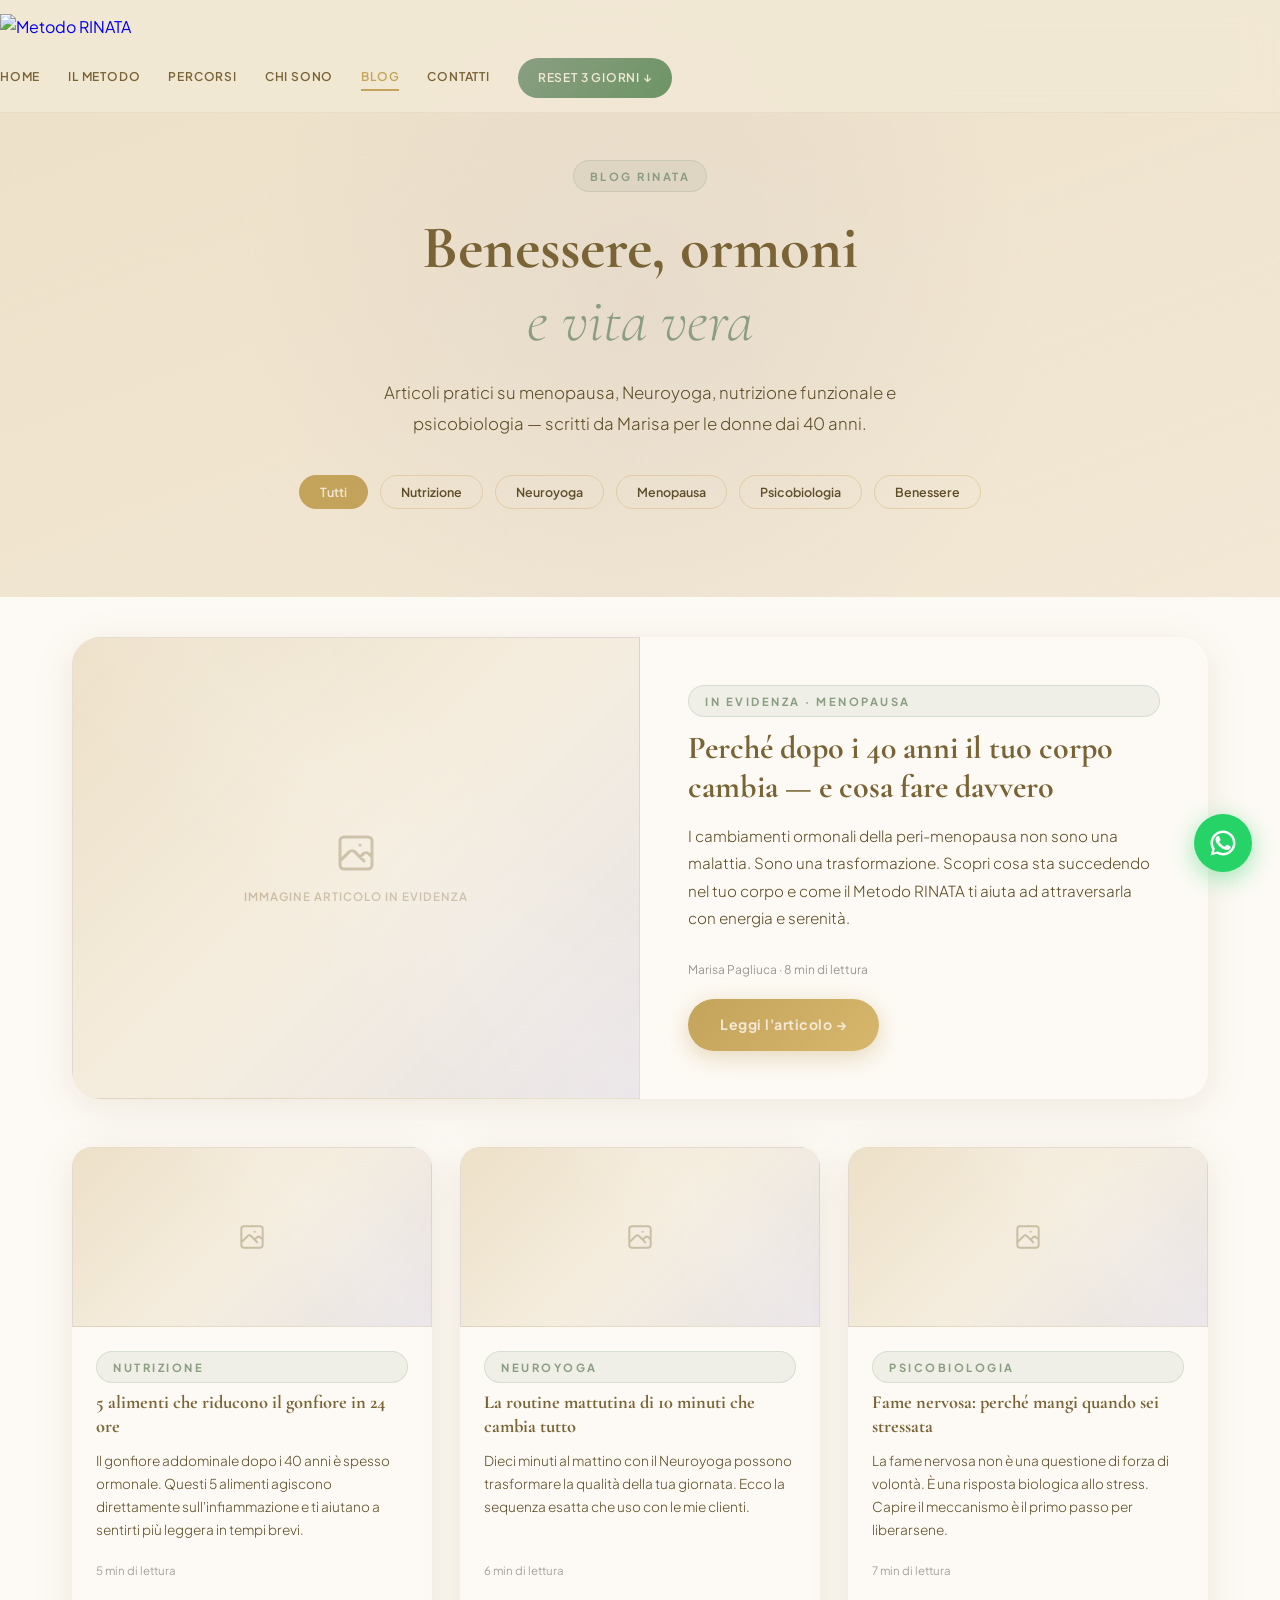
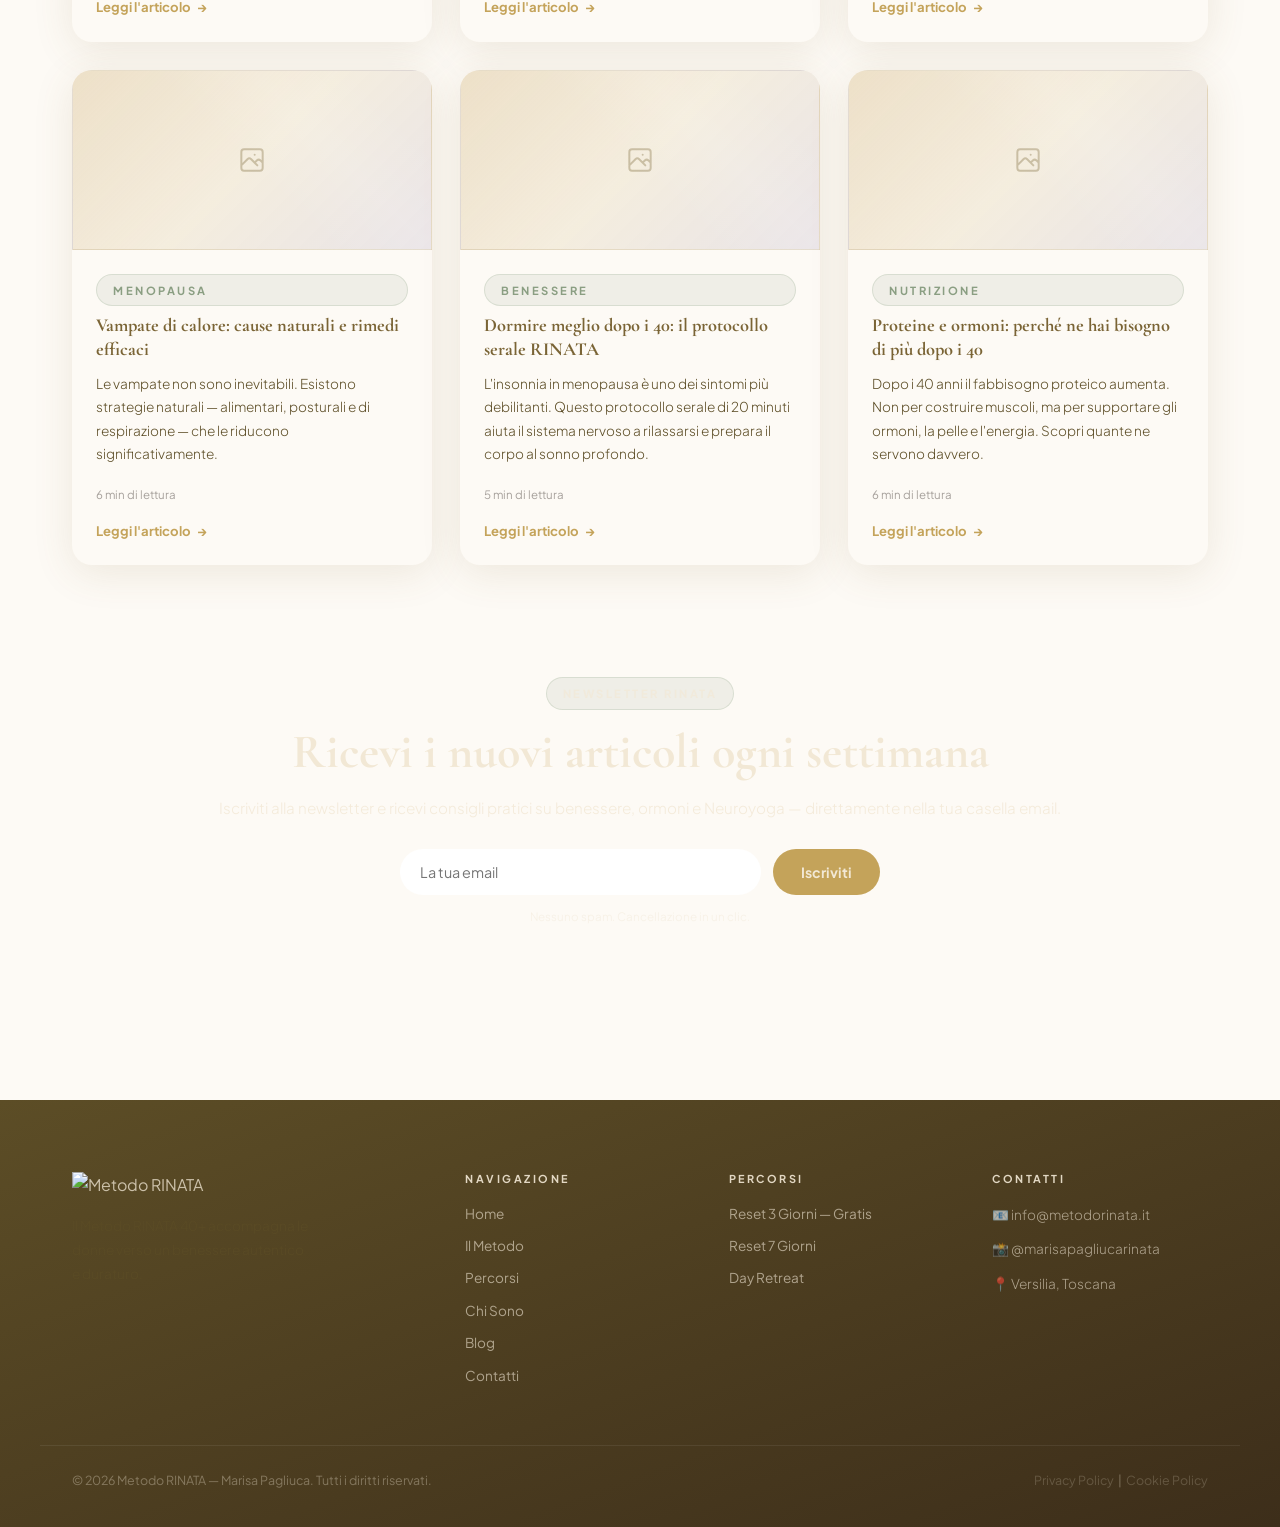
==== sito/blog.html @ 22bbabf0 "Aggiunge sito completo Metodo RINATA 40+ 6 pagine HTML (index, il-metodo, percorsi, chi-sono, blog, " ====
<!DOCTYPE html>
<html lang="it">
<head>
  <meta charset="UTF-8">
  <meta name="viewport" content="width=device-width, initial-scale=1.0">
  <title>Blog — Metodo RINATA 40+</title>
  <meta name="description" content="Articoli su benessere femminile, menopausa, Neuroyoga e nutrizione funzionale per le donne dai 40 anni.">
  <link rel="stylesheet" href="css/style.css">
  <style>
    /* FILTRI */
    .blog-filtri {
      display: flex;
      gap: 12px;
      justify-content: center;
      flex-wrap: wrap;
      margin-top: 32px;
    }
    .filtro-btn {
      padding: 8px 20px;
      border-radius: 50px;
      font-size: 0.78rem;
      font-weight: 600;
      cursor: pointer;
      border: 1.5px solid rgba(184,145,42,0.25);
      background: transparent;
      color: var(--testo);
      transition: all 0.2s;
      font-family: 'Plus Jakarta Sans', sans-serif;
    }
    .filtro-btn:hover,
    .filtro-btn.active {
      background: var(--oro);
      border-color: var(--oro);
      color: var(--crema);
    }

    /* ARTICOLO IN EVIDENZA */
    .articolo-featured {
      background: var(--bianco);
      border-radius: 28px;
      overflow: hidden;
      box-shadow: var(--shadow);
      display: grid;
      grid-template-columns: 1fr 1fr;
      margin-bottom: 48px;
    }
    .articolo-featured .art-img .img-placeholder {
      min-height: 380px;
      border-radius: 0;
      height: 100%;
    }
    .articolo-featured .art-body {
      padding: 48px;
      display: flex;
      flex-direction: column;
      justify-content: center;
    }
    .articolo-featured .art-body .tag { margin-bottom: 12px; }
    .articolo-featured .art-body h2 { font-size: 2rem; margin-bottom: 16px; }
    .articolo-featured .art-body .art-excerpt {
      font-size: 0.95rem;
      font-weight: 300;
      line-height: 1.8;
      margin-bottom: 28px;
    }
    .articolo-featured .art-meta {
      font-size: 0.75rem;
      color: rgba(61,53,48,0.5);
      margin-bottom: 20px;
    }

    /* GRIGLIA ARTICOLI */
    .blog-grid {
      display: grid;
      grid-template-columns: repeat(3, 1fr);
      gap: 28px;
    }
    .art-card {
      background: var(--bianco);
      border-radius: var(--radius);
      overflow: hidden;
      box-shadow: var(--shadow);
      display: flex;
      flex-direction: column;
      transition: transform 0.2s;
    }
    .art-card:hover { transform: translateY(-4px); }
    .art-card .art-img .img-placeholder {
      min-height: 200px;
      border-radius: 0;
    }
    .art-card .art-body {
      padding: 24px;
      flex: 1;
      display: flex;
      flex-direction: column;
    }
    .art-card .art-body .tag { margin-bottom: 8px; }
    .art-card .art-body h3 { font-size: 1.15rem; margin-bottom: 10px; line-height: 1.3; }
    .art-card .art-body .art-excerpt {
      font-size: 0.85rem;
      font-weight: 300;
      line-height: 1.7;
      color: var(--testo);
      margin-bottom: 20px;
      flex: 1;
    }
    .art-card .art-meta {
      font-size: 0.72rem;
      color: rgba(61,53,48,0.45);
      margin-bottom: 16px;
    }
    .art-card .art-link {
      font-size: 0.82rem;
      font-weight: 700;
      color: var(--oro);
      display: flex;
      align-items: center;
      gap: 6px;
      transition: gap 0.2s;
    }
    .art-card .art-link:hover { gap: 10px; }

    /* NEWSLETTER */
    .newsletter-box {
      background: linear-gradient(135deg, var(--verde), var(--verde-dark));
      border-radius: 28px;
      padding: 48px;
      text-align: center;
      color: var(--crema);
      margin-top: 64px;
    }
    .newsletter-box h2 { color: var(--crema); margin-bottom: 12px; }
    .newsletter-box p { color: rgba(242,232,213,0.85); margin-bottom: 28px; }
    .newsletter-form {
      display: flex;
      gap: 12px;
      max-width: 480px;
      margin: 0 auto;
    }
    .newsletter-form input {
      flex: 1;
      padding: 14px 20px;
      border-radius: 50px;
      border: none;
      font-family: 'Plus Jakarta Sans', sans-serif;
      font-size: 0.9rem;
      outline: none;
    }
    .newsletter-form button {
      background: var(--oro);
      color: var(--crema);
      border: none;
      padding: 14px 28px;
      border-radius: 50px;
      font-weight: 700;
      font-size: 0.88rem;
      cursor: pointer;
      white-space: nowrap;
      font-family: 'Plus Jakarta Sans', sans-serif;
      transition: background 0.2s;
    }
    .newsletter-form button:hover { background: var(--testo-light); }

    @media (max-width: 900px) {
      .articolo-featured { grid-template-columns: 1fr; }
      .articolo-featured .art-img .img-placeholder { min-height: 240px; }
      .articolo-featured .art-body { padding: 28px; }
      .blog-grid { grid-template-columns: 1fr; }
      .newsletter-form { flex-direction: column; }
      .newsletter-box { padding: 32px 20px; }
    }
  </style>

  <!-- Open Graph / Social Sharing -->
  <meta property="og:type" content="website">
  <meta property="og:url" content="https://www.metodorinata.it/blog.html">
  <meta property="og:title" content="Blog RINATA | Consigli di benessere per donne over 40">
  <meta property="og:description" content="Articoli, consigli pratici e ispirazioni per il tuo benessere quotidiano dopo i 40.">
  <meta property="og:image" content="https://www.metodorinata.it/img/marisa-homepage.jpg">
  <meta property="og:locale" content="it_IT">
  <meta property="og:site_name" content="Metodo RINATA">
  <!-- Twitter Card -->
  <meta name="twitter:card" content="summary_large_image">
  <meta name="twitter:title" content="Blog RINATA | Consigli di benessere per donne over 40">
  <meta name="twitter:description" content="Articoli, consigli pratici e ispirazioni per il tuo benessere quotidiano dopo i 40.">
  <meta name="twitter:image" content="https://www.metodorinata.it/img/marisa-homepage.jpg">
</head>
<body>

<!-- HEADER -->
<header class="site-header">
  <a href="index.html" class="site-logo">
    <img src="img/logo-rinata.png" alt="Metodo RINATA">
  </a>
  <nav class="site-nav">
    <a href="index.html">Home</a>
    <a href="il-metodo.html">Il Metodo</a>
    <a href="percorsi.html">Percorsi</a>
    <a href="chi-sono.html">Chi Sono</a>
    <a href="blog.html" class="active">Blog</a>
    <a href="contatti.html">Contatti</a>
    <a href="percorsi.html#reset" class="btn-nav">Reset 3 Giorni ↓</a>
  </nav>
  <button class="hamburger" aria-label="Menu"><span></span><span></span><span></span></button>
</header>
<nav class="mobile-menu">
  <a href="index.html">Home</a>
  <a href="il-metodo.html">Il Metodo</a>
  <a href="percorsi.html">Percorsi</a>
  <a href="chi-sono.html">Chi Sono</a>
  <a href="blog.html">Blog</a>
  <a href="contatti.html">Contatti</a>
  <a href="percorsi.html#reset" class="btn-nav-mobile">Reset 3 Giorni — Gratis</a>
</nav>

<!-- HERO -->
<section class="hero">
  <span class="tag">Blog RINATA</span>
  <h1>Benessere, ormoni<br><em>e vita vera</em></h1>
  <p class="lead">Articoli pratici su menopausa, Neuroyoga, nutrizione funzionale e psicobiologia — scritti da Marisa per le donne dai 40 anni.</p>
  <div class="blog-filtri">
    <button class="filtro-btn active">Tutti</button>
    <button class="filtro-btn">Nutrizione</button>
    <button class="filtro-btn">Neuroyoga</button>
    <button class="filtro-btn">Menopausa</button>
    <button class="filtro-btn">Psicobiologia</button>
    <button class="filtro-btn">Benessere</button>
  </div>
</section>

<!-- ARTICOLO IN EVIDENZA -->
<section class="section section-white" style="padding-top:40px;">
  <div class="container">
    <div class="articolo-featured">
      <div class="art-img">
        <div class="img-placeholder">
          <svg width="48" height="48" fill="none" viewBox="0 0 24 24" stroke="currentColor"><path stroke-linecap="round" stroke-linejoin="round" stroke-width="1.5" d="M4 16l4.586-4.586a2 2 0 012.828 0L16 16m-2-2l1.586-1.586a2 2 0 012.828 0L20 14m-6-6h.01M6 20h12a2 2 0 002-2V6a2 2 0 00-2-2H6a2 2 0 00-2 2v12a2 2 0 002 2z"/></svg>
          Immagine articolo in evidenza
        </div>
      </div>
      <div class="art-body">
        <span class="tag">In evidenza · Menopausa</span>
        <h2>Perché dopo i 40 anni il tuo corpo cambia — e cosa fare davvero</h2>
        <p class="art-excerpt">I cambiamenti ormonali della peri-menopausa non sono una malattia. Sono una trasformazione. Scopri cosa sta succedendo nel tuo corpo e come il Metodo RINATA ti aiuta ad attraversarla con energia e serenità.</p>
        <div class="art-meta">Marisa Pagliuca · 8 min di lettura</div>
        <a href="https://mentecorpoenergia.it/blog/" target="_blank" class="btn btn-primary" style="align-self:flex-start;">Leggi l'articolo →</a>
      </div>
    </div>

    <!-- GRIGLIA ARTICOLI -->
    <div class="blog-grid">

      <div class="art-card">
        <div class="art-img">
          <div class="img-placeholder" style="min-height:180px;">
            <svg width="32" height="32" fill="none" viewBox="0 0 24 24" stroke="currentColor"><path stroke-linecap="round" stroke-linejoin="round" stroke-width="1.5" d="M4 16l4.586-4.586a2 2 0 012.828 0L16 16m-2-2l1.586-1.586a2 2 0 012.828 0L20 14m-6-6h.01M6 20h12a2 2 0 002-2V6a2 2 0 00-2-2H6a2 2 0 00-2 2v12a2 2 0 002 2z"/></svg>
          </div>
        </div>
        <div class="art-body">
          <span class="tag">Nutrizione</span>
          <h3>5 alimenti che riducono il gonfiore in 24 ore</h3>
          <p class="art-excerpt">Il gonfiore addominale dopo i 40 anni è spesso ormonale. Questi 5 alimenti agiscono direttamente sull'infiammazione e ti aiutano a sentirti più leggera in tempi brevi.</p>
          <div class="art-meta">5 min di lettura</div>
          <a href="https://mentecorpoenergia.it/blog/" target="_blank" class="art-link">Leggi l'articolo <span>→</span></a>
        </div>
      </div>

      <div class="art-card">
        <div class="art-img">
          <div class="img-placeholder" style="min-height:180px;">
            <svg width="32" height="32" fill="none" viewBox="0 0 24 24" stroke="currentColor"><path stroke-linecap="round" stroke-linejoin="round" stroke-width="1.5" d="M4 16l4.586-4.586a2 2 0 012.828 0L16 16m-2-2l1.586-1.586a2 2 0 012.828 0L20 14m-6-6h.01M6 20h12a2 2 0 002-2V6a2 2 0 00-2-2H6a2 2 0 00-2 2v12a2 2 0 002 2z"/></svg>
          </div>
        </div>
        <div class="art-body">
          <span class="tag">Neuroyoga</span>
          <h3>La routine mattutina di 10 minuti che cambia tutto</h3>
          <p class="art-excerpt">Dieci minuti al mattino con il Neuroyoga possono trasformare la qualità della tua giornata. Ecco la sequenza esatta che uso con le mie clienti.</p>
          <div class="art-meta">6 min di lettura</div>
          <a href="https://mentecorpoenergia.it/blog/" target="_blank" class="art-link">Leggi l'articolo <span>→</span></a>
        </div>
      </div>

      <div class="art-card">
        <div class="art-img">
          <div class="img-placeholder" style="min-height:180px;">
            <svg width="32" height="32" fill="none" viewBox="0 0 24 24" stroke="currentColor"><path stroke-linecap="round" stroke-linejoin="round" stroke-width="1.5" d="M4 16l4.586-4.586a2 2 0 012.828 0L16 16m-2-2l1.586-1.586a2 2 0 012.828 0L20 14m-6-6h.01M6 20h12a2 2 0 002-2V6a2 2 0 00-2-2H6a2 2 0 00-2 2v12a2 2 0 002 2z"/></svg>
          </div>
        </div>
        <div class="art-body">
          <span class="tag">Psicobiologia</span>
          <h3>Fame nervosa: perché mangi quando sei stressata</h3>
          <p class="art-excerpt">La fame nervosa non è una questione di forza di volontà. È una risposta biologica allo stress. Capire il meccanismo è il primo passo per liberarsene.</p>
          <div class="art-meta">7 min di lettura</div>
          <a href="https://mentecorpoenergia.it/blog/" target="_blank" class="art-link">Leggi l'articolo <span>→</span></a>
        </div>
      </div>

      <div class="art-card">
        <div class="art-img">
          <div class="img-placeholder" style="min-height:180px;">
            <svg width="32" height="32" fill="none" viewBox="0 0 24 24" stroke="currentColor"><path stroke-linecap="round" stroke-linejoin="round" stroke-width="1.5" d="M4 16l4.586-4.586a2 2 0 012.828 0L16 16m-2-2l1.586-1.586a2 2 0 012.828 0L20 14m-6-6h.01M6 20h12a2 2 0 002-2V6a2 2 0 00-2-2H6a2 2 0 00-2 2v12a2 2 0 002 2z"/></svg>
          </div>
        </div>
        <div class="art-body">
          <span class="tag">Menopausa</span>
          <h3>Vampate di calore: cause naturali e rimedi efficaci</h3>
          <p class="art-excerpt">Le vampate non sono inevitabili. Esistono strategie naturali — alimentari, posturali e di respirazione — che le riducono significativamente.</p>
          <div class="art-meta">6 min di lettura</div>
          <a href="https://mentecorpoenergia.it/blog/" target="_blank" class="art-link">Leggi l'articolo <span>→</span></a>
        </div>
      </div>

      <div class="art-card">
        <div class="art-img">
          <div class="img-placeholder" style="min-height:180px;">
            <svg width="32" height="32" fill="none" viewBox="0 0 24 24" stroke="currentColor"><path stroke-linecap="round" stroke-linejoin="round" stroke-width="1.5" d="M4 16l4.586-4.586a2 2 0 012.828 0L16 16m-2-2l1.586-1.586a2 2 0 012.828 0L20 14m-6-6h.01M6 20h12a2 2 0 002-2V6a2 2 0 00-2-2H6a2 2 0 00-2 2v12a2 2 0 002 2z"/></svg>
          </div>
        </div>
        <div class="art-body">
          <span class="tag">Benessere</span>
          <h3>Dormire meglio dopo i 40: il protocollo serale RINATA</h3>
          <p class="art-excerpt">L'insonnia in menopausa è uno dei sintomi più debilitanti. Questo protocollo serale di 20 minuti aiuta il sistema nervoso a rilassarsi e prepara il corpo al sonno profondo.</p>
          <div class="art-meta">5 min di lettura</div>
          <a href="https://mentecorpoenergia.it/blog/" target="_blank" class="art-link">Leggi l'articolo <span>→</span></a>
        </div>
      </div>

      <div class="art-card">
        <div class="art-img">
          <div class="img-placeholder" style="min-height:180px;">
            <svg width="32" height="32" fill="none" viewBox="0 0 24 24" stroke="currentColor"><path stroke-linecap="round" stroke-linejoin="round" stroke-width="1.5" d="M4 16l4.586-4.586a2 2 0 012.828 0L16 16m-2-2l1.586-1.586a2 2 0 012.828 0L20 14m-6-6h.01M6 20h12a2 2 0 002-2V6a2 2 0 00-2-2H6a2 2 0 00-2 2v12a2 2 0 002 2z"/></svg>
          </div>
        </div>
        <div class="art-body">
          <span class="tag">Nutrizione</span>
          <h3>Proteine e ormoni: perché ne hai bisogno di più dopo i 40</h3>
          <p class="art-excerpt">Dopo i 40 anni il fabbisogno proteico aumenta. Non per costruire muscoli, ma per supportare gli ormoni, la pelle e l'energia. Scopri quante ne servono davvero.</p>
          <div class="art-meta">6 min di lettura</div>
          <a href="https://mentecorpoenergia.it/blog/" target="_blank" class="art-link">Leggi l'articolo <span>→</span></a>
        </div>
      </div>

    </div>

    <!-- NEWSLETTER -->
    <div class="newsletter-box">
      <span class="tag" style="color:rgba(242,232,213,0.7);">Newsletter RINATA</span>
      <h2>Ricevi i nuovi articoli ogni settimana</h2>
      <p>Iscriviti alla newsletter e ricevi consigli pratici su benessere, ormoni e Neuroyoga — direttamente nella tua casella email.</p>
      <form class="newsletter-form" onsubmit="return false;">
        <input type="email" placeholder="La tua email" required>
        <button type="submit">Iscriviti</button>
      </form>
      <p style="font-size:0.72rem;margin-top:12px;color:rgba(242,232,213,0.5);">Nessuno spam. Cancellazione in un clic.</p>
    </div>

  </div>
</section>

<!-- FOOTER -->
<footer class="site-footer">
  <div class="footer-inner">
    <div class="footer-brand">
      <img src="img/logo-rinata.png" alt="Metodo RINATA" class="footer-logo">
      <p>Il Metodo RINATA 40+ accompagna le donne verso un benessere autentico e duraturo.</p>
    </div>
    <div class="footer-col">
      <h4>Navigazione</h4>
      <a href="index.html">Home</a>
      <a href="il-metodo.html">Il Metodo</a>
      <a href="percorsi.html">Percorsi</a>
      <a href="chi-sono.html">Chi Sono</a>
      <a href="blog.html">Blog</a>
      <a href="contatti.html">Contatti</a>
    </div>
    <div class="footer-col">
      <h4>Percorsi</h4>
      <a href="percorsi.html#reset">Reset 3 Giorni — Gratis</a>
      <a href="percorsi.html#reset7">Reset 7 Giorni</a>
      <a href="percorsi.html#retreat">Day Retreat</a>
    </div>
    <div class="footer-col">
      <h4>Contatti</h4>
      <p>📧 <a href="mailto:info@metodorinata.it">info@metodorinata.it</a></p>
      <p>📸 <a href="https://www.instagram.com/marisapagliucarinata" target="_blank">@marisapagliucarinata</a></p>
      <p>📍 Versilia, Toscana</p>
    </div>
  </div>
  <div class="footer-bottom">
    <span>© 2026 Metodo RINATA — Marisa Pagliuca. Tutti i diritti riservati.</span>
    <span><a href="privacy.html">Privacy Policy</a> &nbsp;|&nbsp; <a href="cookie.html">Cookie Policy</a></span>
  </div>
</footer>

<script src="js/main.js"></script>
<script>
  // Filtri blog
  document.querySelectorAll('.filtro-btn').forEach(function(btn){
    btn.addEventListener('click', function(){
      document.querySelectorAll('.filtro-btn').forEach(function(b){ b.classList.remove('active'); });
      this.classList.add('active');
    });
  });
</script>

  <!-- WhatsApp Float Button -->
  <a href="https://wa.me/39INSERISCI_NUMERO?text=Ciao%20Marisa%2C%20ho%20visitato%20il%20tuo%20sito%20e%20vorrei%20saperne%20di%20pi%C3%B9%20sul%20Metodo%20RINATA." class="whatsapp-float" target="_blank" rel="noopener noreferrer" aria-label="Scrivimi su WhatsApp">
    <svg viewBox="0 0 24 24" xmlns="http://www.w3.org/2000/svg">
      <path d="M17.472 14.382c-.297-.149-1.758-.867-2.03-.967-.273-.099-.471-.148-.67.15-.197.297-.767.966-.94 1.164-.173.199-.347.223-.644.075-.297-.15-1.255-.463-2.39-1.475-.883-.788-1.48-1.761-1.653-2.059-.173-.297-.018-.458.13-.606.134-.133.298-.347.446-.52.149-.174.198-.298.298-.497.099-.198.05-.371-.025-.52-.075-.149-.669-1.612-.916-2.207-.242-.579-.487-.5-.669-.51-.173-.008-.371-.01-.57-.01-.198 0-.52.074-.792.372-.272.297-1.04 1.016-1.04 2.479 0 1.462 1.065 2.875 1.213 3.074.149.198 2.096 3.2 5.077 4.487.709.306 1.262.489 1.694.625.712.227 1.36.195 1.871.118.571-.085 1.758-.719 2.006-1.413.248-.694.248-1.289.173-1.413-.074-.124-.272-.198-.57-.347z"/>
      <path d="M11.999 2C6.477 2 2 6.477 2 12c0 1.89.525 3.66 1.438 5.168L2.013 22l4.975-1.302A9.956 9.956 0 0011.999 22c5.523 0 10-4.477 10-10S17.522 2 11.999 2zm0 18a7.946 7.946 0 01-4.05-1.107l-.29-.173-3.012.789.804-2.936-.19-.302A7.952 7.952 0 014 12c0-4.411 3.589-8 8-8s8 3.589 8 8-3.589 8-8 8z"/>
    </svg>
  </a>
</body>
</html>
---- sito/css/style.css ----
/* ============================================================
   METODO RINATA 40+ — Sistema Design Completo
   Versione: 2.0 WOW Edition
   ============================================================ */

/* ---- GOOGLE FONTS ---- */
@import url('https://fonts.googleapis.com/css2?family=Cormorant+Garamond:ital,wght@0,300;0,400;0,600;0,700;1,300;1,400;1,600&family=Plus+Jakarta+Sans:wght@300;400;500;600;700&display=swap');

/* ---- CSS CUSTOM PROPERTIES ---- */
:root {
  /* Palette principale */
  --crema:        #F2E8D5;
  --crema-alt:    #EDE0C8;
  --bianco:       #FDFAF5;
  --testo:        #5C4D26;
  --testo-light:  #7A6435;
  --oro:          #C4A35A;
  --oro-light:    #F2E8D5;
  --oro-luminoso: #D4B56A;
  --verde:        #8A9E82;
  --verde-scuro:  #6D9465;
  --viola:        #9B8BB0;
  --viola-scuro:  #8A79A0;

  /* Layout */
  --max-width:    1200px;
  --radius:       20px;
  --radius-lg:    32px;

  /* Shadows */
  --shadow:       0 8px 40px rgba(122,100,53,0.12);
  --shadow-lg:    0 24px 64px rgba(122,100,53,0.16);
  --shadow-hover: 0 20px 56px rgba(122,100,53,0.20);

  /* Transitions */
  --ease:         cubic-bezier(0.22, 1, 0.36, 1);
  --dur:          0.35s;
}

/* ============================================================
   RESET & BASE
   ============================================================ */
*, *::before, *::after {
  margin: 0; padding: 0; box-sizing: border-box;
}

html {
  scroll-behavior: smooth;
  font-size: 16px;
}

body {
  font-family: 'Plus Jakarta Sans', sans-serif;
  background-color: var(--crema);
  color: var(--testo);
  line-height: 1.65;
  overflow-x: hidden;
  -webkit-font-smoothing: antialiased;
}

img { max-width: 100%; height: auto; display: block; }

a { text-decoration: none; transition: color var(--dur) ease; }

ul, ol { list-style: none; }

h1, h2, h3, h4, h5 {
  font-family: 'Cormorant Garamond', serif;
  color: var(--testo-light);
  line-height: 1.2;
  font-weight: 700;
}

h1 { font-size: clamp(2.4rem, 5vw, 3.8rem); }
h2 { font-size: clamp(1.9rem, 4vw, 3rem); }
h3 { font-size: clamp(1.4rem, 3vw, 1.9rem); }
h4 { font-size: 1.1rem; }

h1 em, h2 em, h3 em {
  font-style: italic; font-weight: 300; color: var(--verde);
}

p { font-size: 0.95rem; font-weight: 300; line-height: 1.8; color: var(--testo); }

/* ============================================================
   PROGRESS BAR
   ============================================================ */
#progress-bar {
  position: fixed; top: 0; left: 0; height: 3px; z-index: 9999; width: 0%;
  background: linear-gradient(90deg, var(--verde), var(--oro), var(--viola));
  transition: width 0.1s linear;
  pointer-events: none;
}

/* ============================================================
   LAYOUT UTILS
   ============================================================ */
.container {
  max-width: var(--max-width); margin: 0 auto; padding: 0 32px;
  width: 100%;
}

.container-sm {
  max-width: 760px; margin: 0 auto; padding: 0 32px;
  width: 100%;
}

.grid-2 {
  display: grid; grid-template-columns: 1fr 1fr; gap: 56px;
  align-items: center;
}

.grid-3 {
  display: grid; grid-template-columns: repeat(3, 1fr); gap: 28px;
}

.section {
  padding: 96px 0;
}

.section-white  { background-color: var(--bianco); }
.section-crema  { background-color: var(--crema); }
.section-oro    { background-color: var(--crema-alt); }
.section-testo  { background: linear-gradient(160deg, var(--testo) 0%, #4a3d1e 100%); }
.section-verde  { background: linear-gradient(160deg, var(--verde) 0%, var(--verde-scuro) 100%); }
.section-viola  { background: linear-gradient(160deg, var(--viola) 0%, var(--viola-scuro) 100%); }

.section-header {
  text-align: center; margin-bottom: 56px;
}
.section-header h2 { margin-bottom: 14px; }
.section-header p { font-size: 1rem; max-width: 560px; margin: 0 auto; }

/* ============================================================
   DIVIDER
   ============================================================ */
.divider {
  width: 80px; height: 2px; margin: 0 auto;
  background: linear-gradient(90deg, var(--verde), var(--oro));
  border-radius: 2px; opacity: 0.4;
}

/* Wave divider */
.wave {
  line-height: 0; overflow: hidden;
}
.wave svg { display: block; width: 100%; }

/* ============================================================
   ANIMATIONS
   ============================================================ */
@keyframes fadeUp {
  from { opacity: 0; transform: translateY(36px); }
  to   { opacity: 1; transform: translateY(0); }
}

@keyframes fadeIn {
  from { opacity: 0; }
  to   { opacity: 1; }
}

@keyframes floatUp {
  0%, 100% { transform: translateY(0); }
  50%       { transform: translateY(-12px); }
}

@keyframes rotateOrbit {
  from { transform: rotate(0deg); }
  to   { transform: rotate(360deg); }
}

@keyframes pulseGlow {
  0%, 100% { box-shadow: 0 0 0 0 rgba(196,163,90,0.4); }
  50%       { box-shadow: 0 0 0 14px rgba(196,163,90,0); }
}

@keyframes shimmerGold {
  0%   { background-position: -200% center; }
  100% { background-position:  200% center; }
}

@keyframes countUp {
  from { opacity: 0; transform: translateY(20px); }
  to   { opacity: 1; transform: translateY(0); }
}

/* Scroll reveal */
.reveal {
  opacity: 0;
  transform: translateY(44px);
  transition: opacity 0.8s var(--ease), transform 0.8s var(--ease);
}
.reveal.visible { opacity: 1; transform: translateY(0); }

.reveal-left {
  opacity: 0; transform: translateX(-56px);
  transition: opacity 0.8s var(--ease), transform 0.8s var(--ease);
}
.reveal-right {
  opacity: 0; transform: translateX(56px);
  transition: opacity 0.8s var(--ease), transform 0.8s var(--ease);
}
.reveal-left.visible, .reveal-right.visible { opacity: 1; transform: translateX(0); }

.reveal-scale {
  opacity: 0; transform: scale(0.92);
  transition: opacity 0.7s var(--ease), transform 0.7s var(--ease);
}
.reveal-scale.visible { opacity: 1; transform: scale(1); }

.stagger-1 { transition-delay: 0.08s; }
.stagger-2 { transition-delay: 0.16s; }
.stagger-3 { transition-delay: 0.24s; }
.stagger-4 { transition-delay: 0.32s; }
.stagger-5 { transition-delay: 0.40s; }

/* ============================================================
   TAG / BADGE
   ============================================================ */
.tag {
  display: inline-block;
  font-size: 0.7rem; font-weight: 700;
  letter-spacing: 2.5px; text-transform: uppercase;
  color: var(--verde); margin-bottom: 14px;
  background: rgba(138,158,130,0.12);
  border: 1px solid rgba(138,158,130,0.22);
  padding: 6px 16px; border-radius: 20px;
}

/* ============================================================
   BUTTONS
   ============================================================ */
.btn {
  display: inline-flex; align-items: center; justify-content: center;
  padding: 14px 32px; border-radius: 50px;
  font-family: 'Plus Jakarta Sans', sans-serif;
  font-weight: 700; font-size: 0.88rem; letter-spacing: 0.5px;
  border: none; cursor: pointer;
  text-decoration: none; transition: all var(--dur) var(--ease);
  position: relative; overflow: hidden;
  white-space: nowrap;
}

.btn::after {
  content: ''; position: absolute; inset: 0;
  background: rgba(255,255,255,0);
  transition: background 0.3s;
}
.btn:hover::after { background: rgba(255,255,255,0.12); }

.btn-primary {
  background: linear-gradient(135deg, var(--oro) 0%, var(--oro-luminoso) 50%, var(--oro) 100%);
  background-size: 200% auto;
  color: var(--crema);
  box-shadow: 0 6px 24px rgba(196,163,90,0.4);
  animation: pulseGlow 3s ease-in-out infinite;
}
.btn-primary:hover {
  background-position: right center;
  transform: translateY(-3px);
  box-shadow: 0 12px 36px rgba(196,163,90,0.5);
  color: var(--crema);
  animation: none;
}

.btn-secondary {
  background: var(--verde);
  color: var(--crema);
  box-shadow: 0 6px 24px rgba(138,158,130,0.35);
}
.btn-secondary:hover {
  background: var(--verde-scuro);
  transform: translateY(-3px);
  box-shadow: 0 12px 36px rgba(138,158,130,0.45);
  color: var(--crema);
}

.btn-white {
  background: var(--crema);
  color: var(--testo-light);
  box-shadow: 0 6px 24px rgba(0,0,0,0.15);
}
.btn-white:hover { background: white; transform: translateY(-3px); color: var(--testo-light); }

.btn-outline {
  background: transparent;
  border: 2px solid rgba(122,100,53,0.3);
  color: var(--testo-light);
}
.btn-outline:hover { border-color: var(--testo-light); background: rgba(122,100,53,0.05); transform: translateY(-2px); color: var(--testo-light); }

.btn-viola {
  background: var(--viola);
  color: white;
  box-shadow: 0 6px 24px rgba(155,139,176,0.35);
}
.btn-viola:hover { background: var(--viola-scuro); transform: translateY(-3px); color: white; }

.hero-btns {
  display: flex; gap: 14px; flex-wrap: wrap; align-items: center;
}

/* ============================================================
   HEADER / NAVIGATION
   ============================================================ */
.site-header {
  position: fixed; top: 0; left: 0; right: 0;
  z-index: 1000;
  background: rgba(242,232,213,0.94);
  backdrop-filter: blur(16px); -webkit-backdrop-filter: blur(16px);
  border-bottom: 1px solid rgba(122,100,53,0.08);
  padding: 14px 0;
  transition: box-shadow 0.3s ease, background 0.3s ease, padding 0.3s ease;
}

.site-header.scrolled {
  box-shadow: 0 4px 28px rgba(122,100,53,0.12);
  background: rgba(242,232,213,0.98);
  padding: 10px 0;
}

.site-header .container {
  display: flex; justify-content: space-between; align-items: center;
}

/* Logo — immagine o testo di fallback */
.site-logo {
  display: flex; align-items: center;
  text-decoration: none;
}
.site-logo img {
  height: 44px; width: auto;
  transition: transform 0.3s ease;
}
.site-logo:hover img { transform: scale(1.04); }

/* Fallback testuale se img non carica */
.site-logo .logo-fallback {
  font-family: 'Cormorant Garamond', serif;
  font-size: 1.8rem; font-weight: 700; color: var(--testo-light);
  letter-spacing: 5px; text-transform: uppercase;
  display: none; /* mostra solo se img fallisce */
}

/* Nav desktop */
.site-nav {
  display: flex; align-items: center; gap: 28px;
}

.site-nav a {
  color: var(--testo-light);
  font-size: 0.75rem; font-weight: 600;
  text-transform: uppercase; letter-spacing: 0.8px;
  position: relative;
  padding-bottom: 2px;
}
.site-nav a::after {
  content: ''; position: absolute; bottom: -2px; left: 0; right: 0;
  height: 1.5px; background: var(--oro);
  transform: scaleX(0); transition: transform 0.3s ease;
  transform-origin: left;
}
.site-nav a:hover::after, .site-nav a.active::after { transform: scaleX(1); }
.site-nav a:hover, .site-nav a.active { color: var(--oro); }

.btn-nav {
  background: linear-gradient(135deg, var(--verde), var(--verde-scuro)) !important;
  color: var(--crema) !important;
  padding: 10px 20px !important; border-radius: 30px !important;
  font-size: 0.75rem !important;
  transition: all 0.3s ease !important;
}
.btn-nav::after { display: none !important; }
.btn-nav:hover { transform: translateY(-2px) !important; box-shadow: 0 6px 20px rgba(138,158,130,0.4) !important; color: var(--crema) !important; }

/* Hamburger */
.hamburger {
  display: none; background: none; border: none;
  cursor: pointer; padding: 6px; z-index: 1001; position: relative;
}
.hamburger span {
  display: block; width: 24px; height: 2px;
  background: var(--testo-light); margin: 5px 0;
  transition: all 0.3s ease;
}
.hamburger.open span:nth-child(1) { transform: rotate(45deg) translate(5px,5px); }
.hamburger.open span:nth-child(2) { opacity: 0; width: 0; }
.hamburger.open span:nth-child(3) { transform: rotate(-45deg) translate(5px,-5px); }

/* Mobile menu */
.mobile-menu {
  display: none;
  position: fixed; inset: 0;
  background: rgba(242,232,213,0.98);
  backdrop-filter: blur(24px); -webkit-backdrop-filter: blur(24px);
  z-index: 999; padding-top: 100px;
  flex-direction: column; align-items: center;
  gap: 28px; justify-content: center;
  transition: opacity 0.3s ease, transform 0.3s ease;
  opacity: 0; transform: translateY(-10px);
  pointer-events: none;
}
.mobile-menu.open {
  display: flex; opacity: 1; transform: translateY(0);
  pointer-events: all;
}
.mobile-menu a {
  font-size: 1.2rem; font-weight: 600; color: var(--testo-light);
  letter-spacing: 1px; text-transform: uppercase;
  padding: 6px 0; transition: color 0.2s;
}
.mobile-menu a:hover { color: var(--oro); }
.btn-nav-mobile {
  background: linear-gradient(135deg, var(--verde), var(--verde-scuro));
  color: var(--crema) !important; padding: 14px 32px !important;
  border-radius: 50px; font-size: 0.9rem !important;
  margin-top: 8px;
}

/* ============================================================
   HERO STANDARD (pagine interne)
   ============================================================ */
.hero {
  padding: 160px 0 88px; text-align: center; position: relative;
  overflow: hidden;
  background: linear-gradient(160deg, var(--crema-alt) 0%, var(--crema) 100%);
}

.hero::before {
  content: '';
  position: absolute; top: -100px; left: 50%; transform: translateX(-50%);
  width: 800px; height: 800px; border-radius: 50%;
  background: radial-gradient(circle, rgba(155,139,176,0.1) 0%, transparent 70%);
  pointer-events: none;
}

.hero .tag { margin-bottom: 20px; }

.hero h1 { margin-bottom: 20px; position: relative; z-index: 1; }
.hero .lead {
  font-size: 1.05rem; font-weight: 300; color: var(--testo);
  max-width: 600px; margin: 0 auto 36px;
  position: relative; z-index: 1; line-height: 1.8;
}
.hero .hero-btns { justify-content: center; }

/* ============================================================
   PLACEHOLDER IMMAGINE
   ============================================================ */
.img-placeholder {
  background: linear-gradient(135deg, var(--crema-alt) 0%, rgba(196,163,90,0.15) 50%, rgba(155,139,176,0.2) 100%);
  border-radius: var(--radius);
  display: flex; flex-direction: column;
  align-items: center; justify-content: center;
  min-height: 320px; gap: 10px;
  border: 1px solid rgba(122,100,53,0.1);
  color: rgba(122,100,53,0.35);
  font-size: 0.72rem; font-weight: 600; text-transform: uppercase; letter-spacing: 1px;
  position: relative; overflow: hidden;
}
.img-placeholder::before {
  content: ''; position: absolute; inset: 0;
  background: linear-gradient(45deg, transparent 40%, rgba(255,255,255,0.1) 50%, transparent 60%);
  background-size: 200% 200%;
  animation: shimmerGold 3s ease-in-out infinite;
}
.img-placeholder .ph-icon { font-size: 3rem; opacity: 0.3; }

/* ============================================================
   CARD BASE
   ============================================================ */
.card {
  background: var(--bianco);
  border-radius: var(--radius-lg);
  box-shadow: var(--shadow);
  transition: transform var(--dur) var(--ease), box-shadow var(--dur) var(--ease);
  overflow: hidden;
}
.card:hover { transform: translateY(-8px); box-shadow: var(--shadow-hover); }

/* ============================================================
   FOOTER
   ============================================================ */
.site-footer {
  background: linear-gradient(160deg, var(--testo) 0%, #3d2e1a 100%);
  color: rgba(242,232,213,0.75); padding: 72px 0 36px;
}

.footer-inner {
  max-width: var(--max-width); margin: 0 auto; padding: 0 32px;
  display: grid; grid-template-columns: 1.6fr repeat(3, 1fr); gap: 48px;
  margin-bottom: 48px;
}

.footer-brand { }
.footer-logo { max-height: 50px; width: auto; margin-bottom: 16px; }
.footer-brand p { font-size: 0.85rem; line-height: 1.75; opacity: 0.7; max-width: 240px; }

.footer-social { display: flex; gap: 12px; margin-top: 20px; }
.footer-social a {
  width: 38px; height: 38px; border-radius: 50%;
  background: rgba(255,255,255,0.08); border: 1px solid rgba(255,255,255,0.12);
  display: flex; align-items: center; justify-content: center;
  font-size: 0.85rem; transition: all 0.3s ease; text-decoration: none;
  color: rgba(242,232,213,0.7);
}
.footer-social a:hover { background: rgba(255,255,255,0.18); color: white; transform: translateY(-2px); }

.footer-col h4 {
  font-family: 'Plus Jakarta Sans', sans-serif;
  font-size: 0.68rem; font-weight: 700; letter-spacing: 2.5px;
  text-transform: uppercase; color: var(--crema);
  margin-bottom: 18px; opacity: 0.9;
}
.footer-col a {
  display: block; color: rgba(242,232,213,0.6);
  font-size: 0.85rem; margin-bottom: 10px;
  transition: color 0.2s; text-decoration: none;
}
.footer-col a:hover { color: var(--oro); }
.footer-col p { color: rgba(242,232,213,0.6); font-size: 0.85rem; margin-bottom: 10px; }
.footer-col p a { display: inline; margin-bottom: 0; }

.footer-bottom {
  max-width: var(--max-width); margin: 0 auto; padding: 24px 32px 0;
  border-top: 1px solid rgba(255,255,255,0.07);
  display: flex; justify-content: space-between; align-items: center;
  flex-wrap: wrap; gap: 12px;
}
.footer-bottom span { font-size: 0.78rem; opacity: 0.45; }
.footer-bottom a { color: rgba(242,232,213,0.45); font-size: 0.78rem; transition: color 0.2s; }
.footer-bottom a:hover { color: var(--oro); }

/* ============================================================
   WHATSAPP FLOAT
   ============================================================ */
.whatsapp-float {
  position: fixed; bottom: 28px; right: 28px; z-index: 990;
  width: 58px; height: 58px; border-radius: 50%;
  background: #25D366;
  display: flex; align-items: center; justify-content: center;
  box-shadow: 0 6px 24px rgba(37,211,102,0.45);
  transition: all 0.3s var(--ease);
  animation: pulseGlow 3s ease-in-out infinite;
}
.whatsapp-float:hover {
  transform: scale(1.1) translateY(-3px);
  box-shadow: 0 12px 40px rgba(37,211,102,0.55);
  animation: none;
}
.whatsapp-float svg {
  width: 30px; height: 30px; fill: white;
}

/* ============================================================
   BEAUTIFUL SECTION EFFECTS
   ============================================================ */

/* Gradient mesh backgrounds */
.mesh-bg-1 {
  background:
    radial-gradient(ellipse at 20% 50%, rgba(138,158,130,0.12) 0%, transparent 50%),
    radial-gradient(ellipse at 80% 20%, rgba(155,139,176,0.1) 0%, transparent 45%),
    var(--crema);
}
.mesh-bg-2 {
  background:
    radial-gradient(ellipse at 80% 80%, rgba(196,163,90,0.1) 0%, transparent 50%),
    radial-gradient(ellipse at 20% 20%, rgba(155,139,176,0.08) 0%, transparent 45%),
    var(--bianco);
}

/* Glassmorphism card */
.glass-card {
  background: rgba(253,250,245,0.7);
  backdrop-filter: blur(16px); -webkit-backdrop-filter: blur(16px);
  border: 1px solid rgba(122,100,53,0.1);
  border-radius: var(--radius-lg);
}

/* ============================================================
   SPECIFIC COMPONENT STYLES
   ============================================================ */

/* Sezione numeri / stats */
.stat-number {
  font-family: 'Cormorant Garamond', serif;
  font-size: clamp(2.5rem, 5vw, 4rem);
  font-weight: 700; color: var(--oro); line-height: 1;
  display: block;
}
.stat-label { font-size: 0.8rem; font-weight: 500; opacity: 0.65; margin-top: 6px; }

/* Testimonial generico */
blockquote {
  font-family: 'Cormorant Garamond', serif;
  font-size: 1.1rem; font-style: italic;
  color: var(--testo-light); line-height: 1.6;
}

/* Form inputs */
.form-group { margin-bottom: 20px; }
.form-group label {
  display: block; font-size: 0.78rem; font-weight: 600;
  color: var(--testo-light); margin-bottom: 8px; letter-spacing: 0.3px;
}
.form-control {
  width: 100%; padding: 14px 18px;
  border: 1.5px solid rgba(122,100,53,0.18); border-radius: 12px;
  font-size: 0.9rem; font-family: 'Plus Jakarta Sans', sans-serif;
  background: rgba(253,250,245,0.8); color: var(--testo-light);
  outline: none; transition: border-color 0.3s, box-shadow 0.3s;
}
.form-control::placeholder { color: rgba(122,100,53,0.35); }
.form-control:focus {
  border-color: var(--oro);
  box-shadow: 0 0 0 3px rgba(196,163,90,0.12);
}
textarea.form-control { resize: vertical; min-height: 130px; }
select.form-control { cursor: pointer; }

/* ============================================================
   RESPONSIVE
   ============================================================ */
@media (max-width: 1100px) {
  .footer-inner { grid-template-columns: 1fr 1fr; }
}

@media (max-width: 1024px) {
  .grid-3 { grid-template-columns: repeat(2, 1fr); }
  .site-nav { gap: 20px; }
}

@media (max-width: 768px) {
  .container, .container-sm { padding: 0 20px; }

  .section { padding: 64px 0; }

  .grid-2 { grid-template-columns: 1fr; gap: 36px; }
  .grid-3 { grid-template-columns: 1fr; }

  .site-nav { display: none; }
  .hamburger { display: block; }

  .hero { padding: 120px 0 64px; }

  .footer-inner { grid-template-columns: 1fr; gap: 32px; padding: 0 20px; }
  .footer-bottom { flex-direction: column; text-align: center; padding: 20px 20px 0; }
}

@media (max-width: 480px) {
  h1 { font-size: 2rem; }
  h2 { font-size: 1.65rem; }
  .hero-btns { flex-direction: column; }
  .btn { width: 100%; justify-content: center; }
  .hero-btns .btn { width: auto; }
}

/* ============================================================
   PRINT
   ============================================================ */
@media print {
  .site-header, .whatsapp-float, #progress-bar { display: none; }
  body { font-size: 12pt; }
}
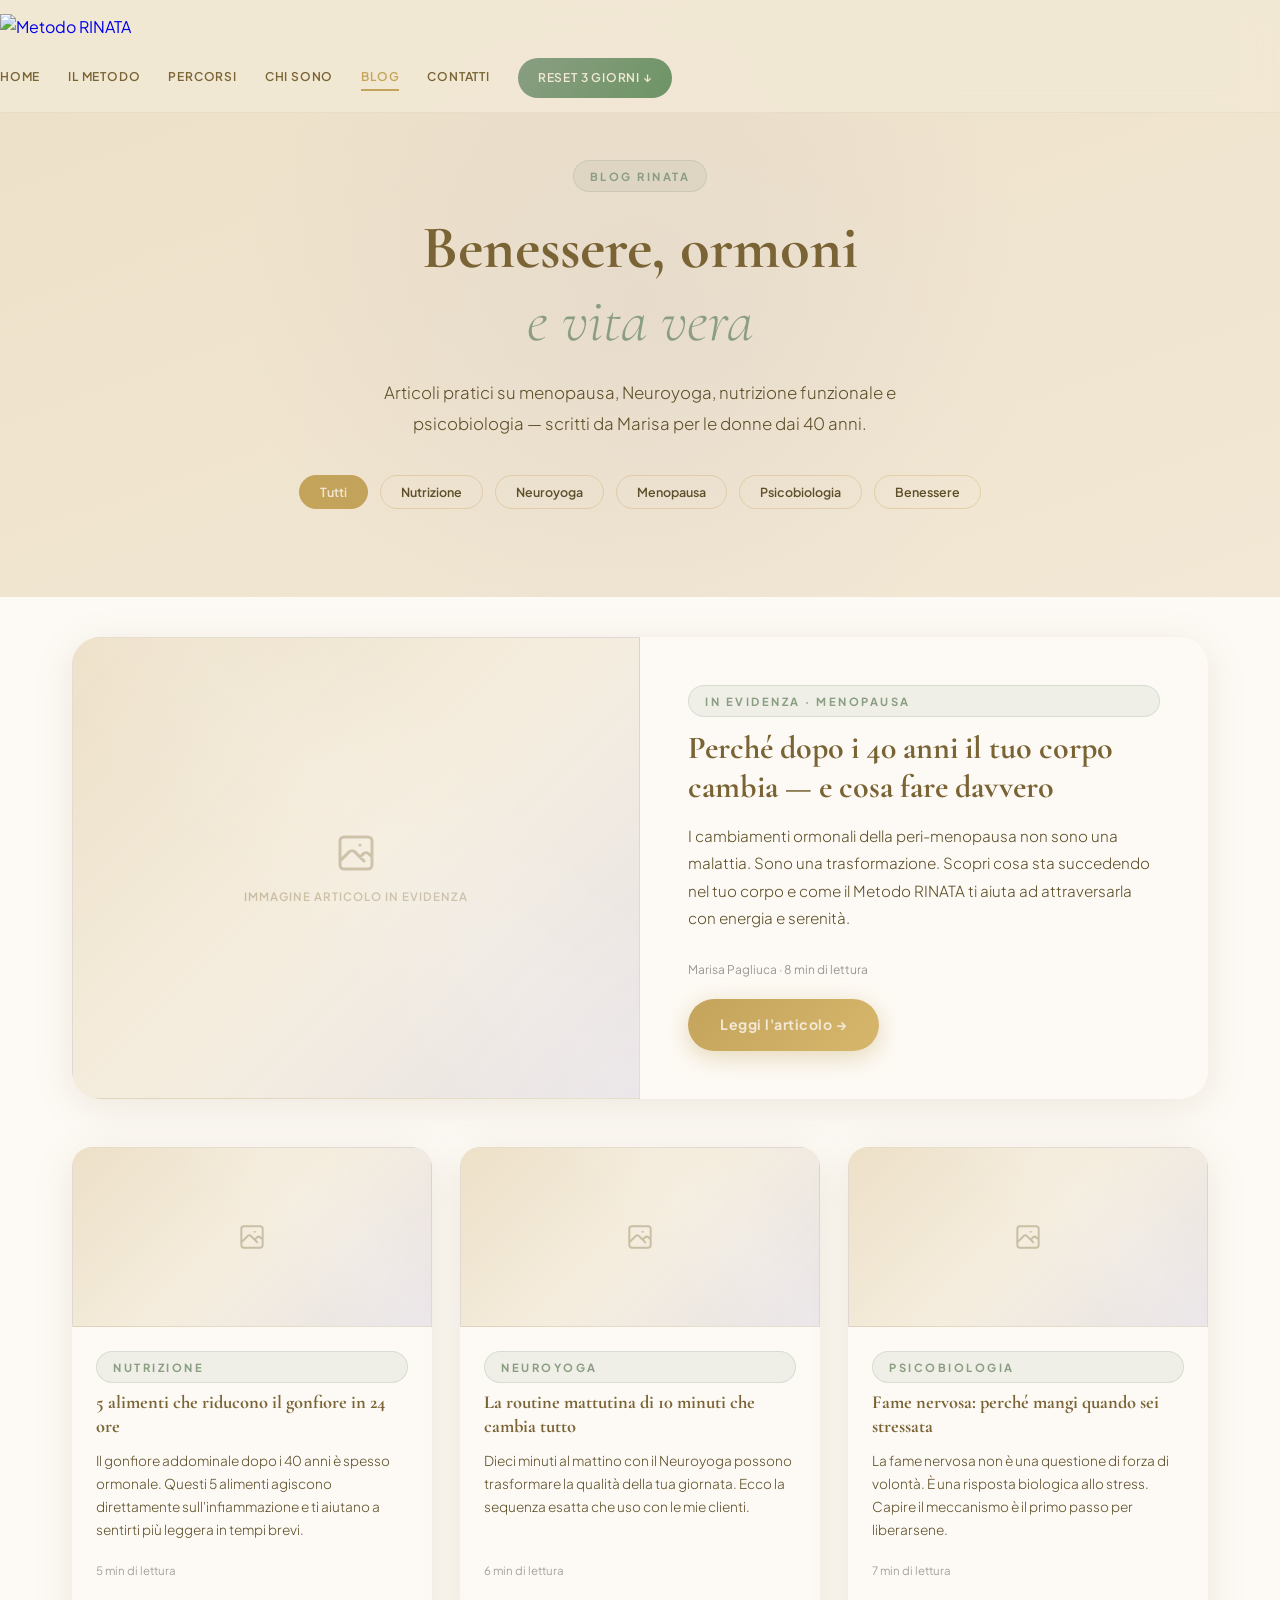
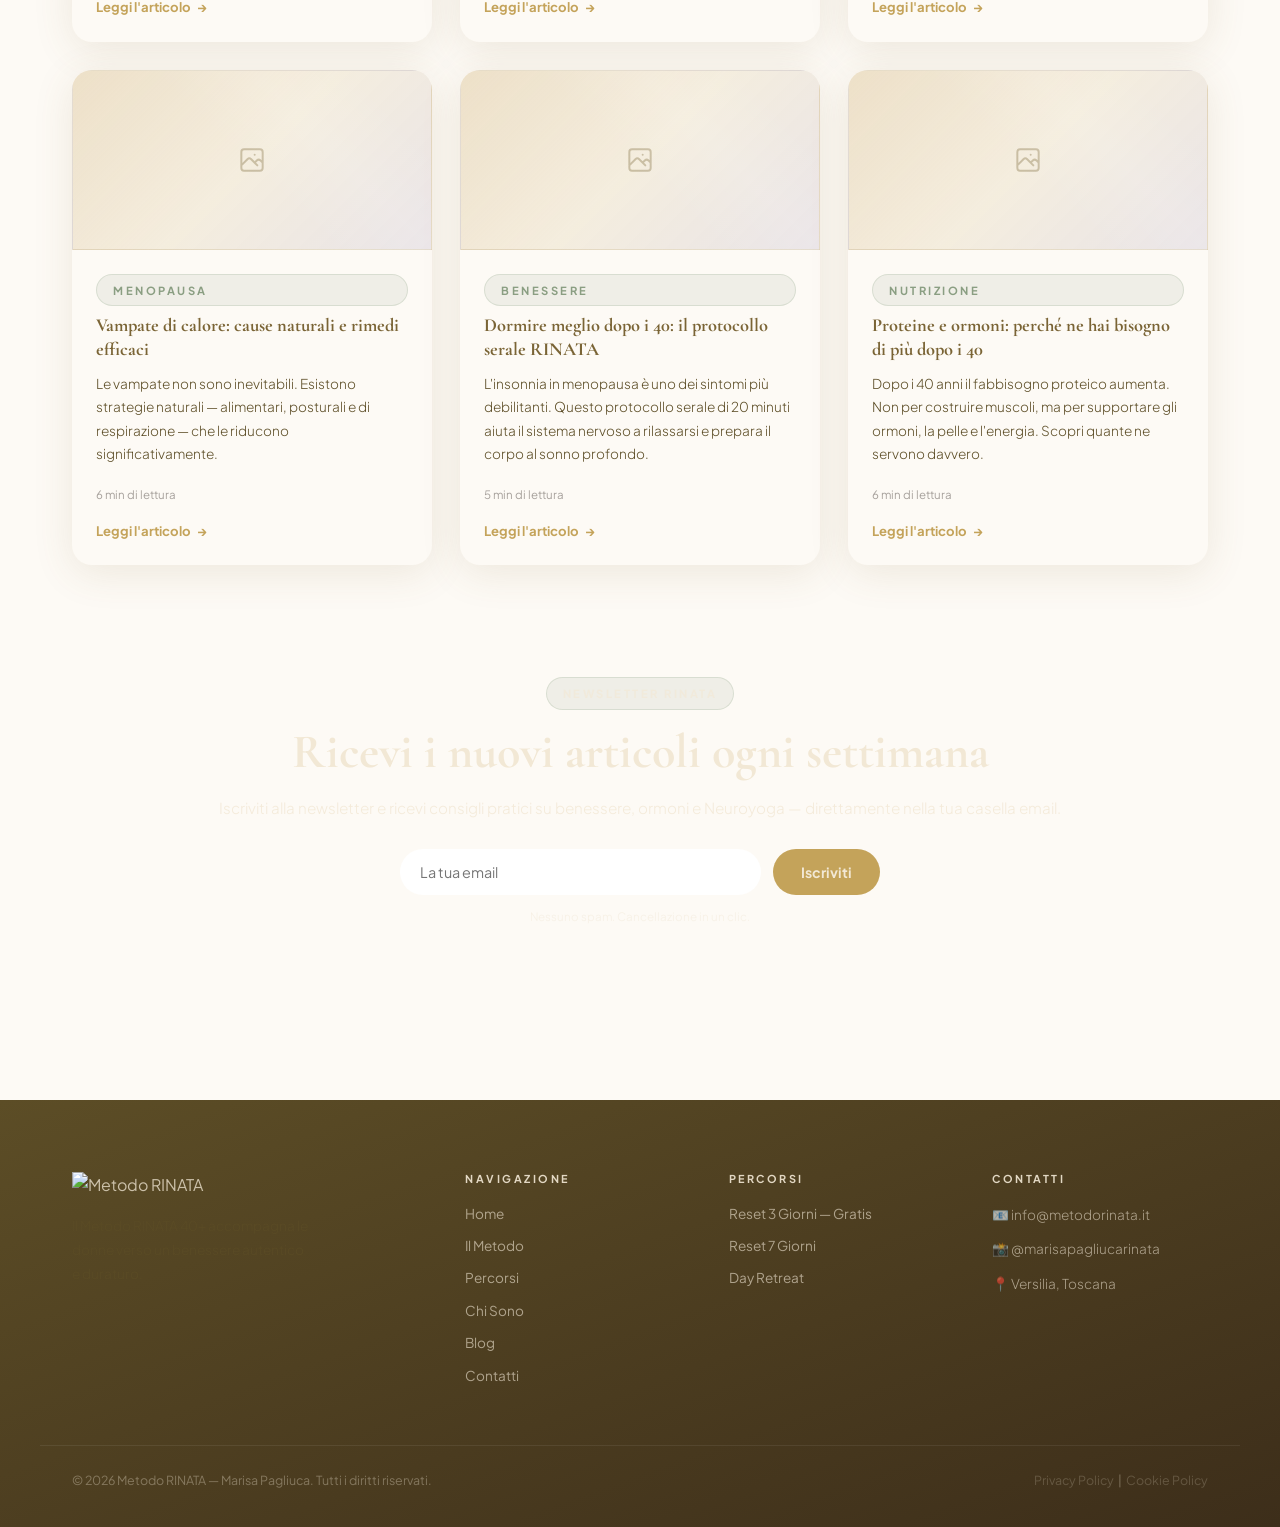
==== commit c5949ac0: "Rimuove bottone WhatsApp e aggiorna prezzo Reset 7 Giorni - Bottone WhatsApp float eliminato da tutt" ====
--- a/sito/blog.html
+++ b/sito/blog.html
@@ -403,13 +403,5 @@
     });
   });
 </script>
-
-  <!-- WhatsApp Float Button -->
-  <a href="https://wa.me/39INSERISCI_NUMERO?text=Ciao%20Marisa%2C%20ho%20visitato%20il%20tuo%20sito%20e%20vorrei%20saperne%20di%20pi%C3%B9%20sul%20Metodo%20RINATA." class="whatsapp-float" target="_blank" rel="noopener noreferrer" aria-label="Scrivimi su WhatsApp">
-    <svg viewBox="0 0 24 24" xmlns="http://www.w3.org/2000/svg">
-      <path d="M17.472 14.382c-.297-.149-1.758-.867-2.03-.967-.273-.099-.471-.148-.67.15-.197.297-.767.966-.94 1.164-.173.199-.347.223-.644.075-.297-.15-1.255-.463-2.39-1.475-.883-.788-1.48-1.761-1.653-2.059-.173-.297-.018-.458.13-.606.134-.133.298-.347.446-.52.149-.174.198-.298.298-.497.099-.198.05-.371-.025-.52-.075-.149-.669-1.612-.916-2.207-.242-.579-.487-.5-.669-.51-.173-.008-.371-.01-.57-.01-.198 0-.52.074-.792.372-.272.297-1.04 1.016-1.04 2.479 0 1.462 1.065 2.875 1.213 3.074.149.198 2.096 3.2 5.077 4.487.709.306 1.262.489 1.694.625.712.227 1.36.195 1.871.118.571-.085 1.758-.719 2.006-1.413.248-.694.248-1.289.173-1.413-.074-.124-.272-.198-.57-.347z"/>
-      <path d="M11.999 2C6.477 2 2 6.477 2 12c0 1.89.525 3.66 1.438 5.168L2.013 22l4.975-1.302A9.956 9.956 0 0011.999 22c5.523 0 10-4.477 10-10S17.522 2 11.999 2zm0 18a7.946 7.946 0 01-4.05-1.107l-.29-.173-3.012.789.804-2.936-.19-.302A7.952 7.952 0 014 12c0-4.411 3.589-8 8-8s8 3.589 8 8-3.589 8-8 8z"/>
-    </svg>
-  </a>
 </body>
 </html>
